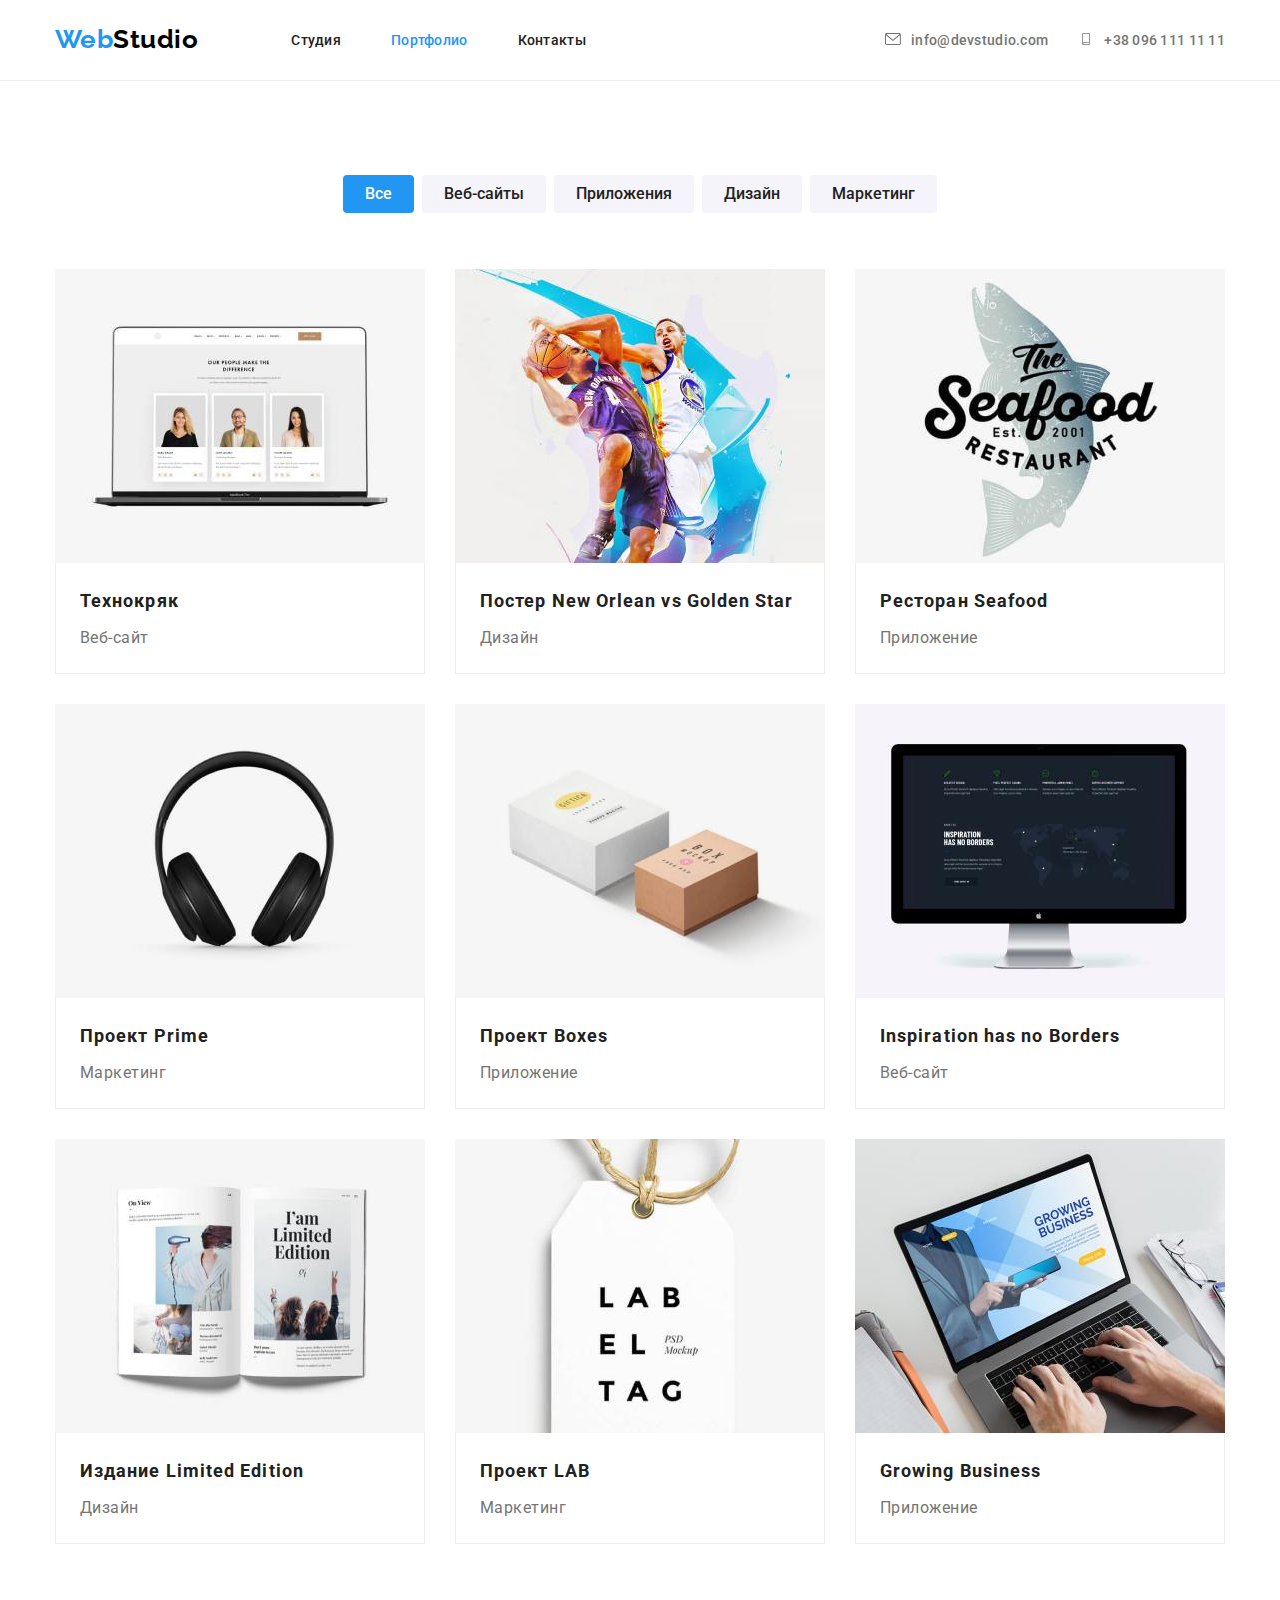
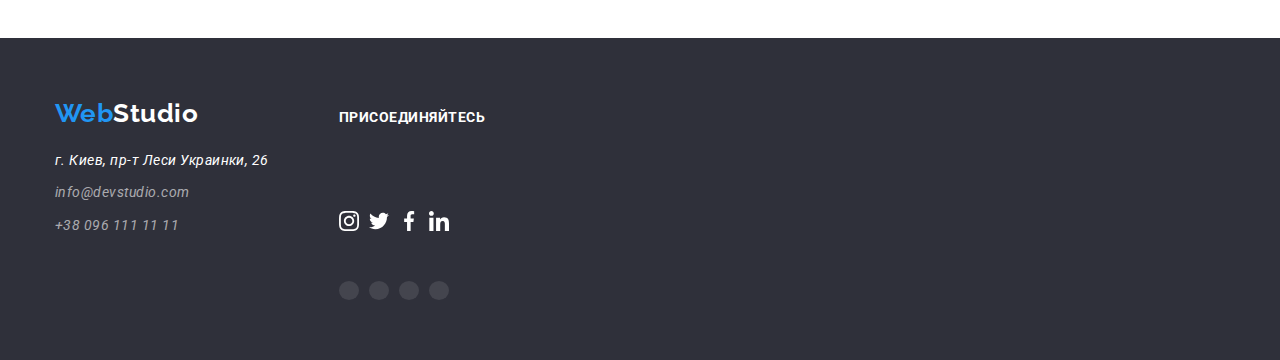
==== portfolio.html @ c0d17720 "starthw05" ====
<!DOCTYPE html>
<html lang="en">
  <head>
    <meta charset="UTF-8" />
    <meta http-equiv="X-UA-Compatible" content="IE=edge" />
    <meta name="viewport" content="width=device-width, initial-scale=1.0" />
    <title>Студия</title>
    <link
      rel="stylesheet"
      href="https://cdnjs.cloudflare.com/ajax/libs/modern-normalize/1.0.0/modern-normalize.min.css"
    />
    <link rel="preconnect" href="https://fonts.googleapis.com" />
    <link rel="preconnect" href="https://fonts.gstatic.com" crossorigin />
    <link
      href="https://fonts.googleapis.com/css2?family=Raleway:wght@700&family=Roboto:wght@400;500;700;900&display=swap"
      rel="stylesheet"
    />
    <link rel="stylesheet" href="./css/style.css" />
  </head>

  <body>
    <header class="page-header">
      <div class="container header-box">
        <nav class="header-list">
          <a class="link link-logo" href=""
            >Web<span class="half-logo">Studio</span></a
          >
          <ul class="list header-items">
            <li class="header-item">
              <a class="link header-link active" href="./index.html">Студия</a>
            </li>
            <li class="header-item">
              <a class="link header-link current active" href="">Портфолио</a>
            </li>
            <li class="header-item">
              <a class="link header-link active" href="">Контакты</a>
            </li>
          </ul>
        </nav>
        <ul class="list list-contacts">
          <li class="contact-item">
            <a class="link link-contact" href="mailto:info@devstudio.com">
              <svg class="contact-icon">
                <use href="./symbol-defs.svg#envelope"></use>
              </svg
              >info@devstudio.com</a
            >
          </li>

          <li class="contact-item">
            <a class="link link-contact" href="tel:+380961111111">
              <svg class="contact-icon">
                <use href="./symbol-defs.svg#smartphone"></use></svg
              >+38 096 111 11 11</a
            >
          </li>
        </ul>
      </div>
    </header>
    <main class="two-page">
      <section class="section">
        <div class="container">
          <h2 hidden>Галерея</h2>

          <ul class="list buttons">
            <li class="item">
              <button type="button" class="button pointer current">Все</button>
            </li>
            <li class="item">
              <button type="button" class="button pointer">Веб-сайты</button>
            </li>
            <li class="item">
              <button type="button" class="button pointer">Приложения</button>
            </li>
            <li class="item">
              <button type="button" class="button pointer">Дизайн</button>
            </li>
            <li class="item">
              <button type="button" class="button pointer">Маркетинг</button>
            </li>
          </ul>

          <nav>
            <ul class="list gallery-list">
              <li class="gallery-item">
                <a class="link link-btn" href="">
                  <div class="card-thumb">
                    <img
                      src="./image/img2-1.jpg"
                      alt="тех.отдел"
                      width="370"
                      height="294"
                    />
                    <span class="gallery-text"
                      >Технокряк это современная площадка распространения
                      коронавируса. Компании используют эту платформу для
                      цифрового шпионажа и атак на защищённые сервера
                      конкурентов.</span
                    >
                  </div>
                  <div class="card-content">
                    <h3 class="gallery-name">Технокряк</h3>
                    <p class="dropdown">Веб-сайт</p>
                  </div>
                </a>
              </li>

              <li class="gallery-item">
                <a class="link link-btn" href="">
                  <div class="card-thumb">
                    <img
                      src="./image/img2-2.jpg"
                      alt="баскетболисты в борьбе"
                      width="370"
                      height="294"
                    /><span class="gallery-text"
                      >Технокряк это современная площадка распространения
                      коронавируса. Компании используют эту платформу для
                      цифрового шпионажа и атак на защищённые сервера
                      конкурентов.</span
                    >
                  </div>
                  <div class="card-content">
                    <h3 class="gallery-name">
                      Постер New Orlean vs Golden Star
                    </h3>
                    <p class="dropdown">Дизайн</p>
                  </div>
                </a>
              </li>

              <li class="gallery-item">
                <a class="link link-btn" href="">
                  <div class="card-thumb">
                    <img
                      src="./image/img2-3.jpg"
                      alt="лого р-на морепродуктов"
                      width="370"
                      height="294"
                    /><span class="gallery-text"
                      >Технокряк это современная площадка распространения
                      коронавируса. Компании используют эту платформу для
                      цифрового шпионажа и атак на защищённые сервера
                      конкурентов.</span
                    >
                  </div>
                  <div class="card-content">
                    <h3 class="gallery-name">Ресторан Seafood</h3>
                    <p class="dropdown">Приложение</p>
                  </div>
                </a>
              </li>

              <li class="gallery-item">
                <a class="link link-btn" href="">
                  <div class="card-thumb">
                    <img
                      src="./image/img2-4.jpg"
                      alt="стерео наушники"
                      width="370"
                      height="294"
                    /><span class="gallery-text"
                      >Технокряк это современная площадка распространения
                      коронавируса. Компании используют эту платформу для
                      цифрового шпионажа и атак на защищённые сервера
                      конкурентов.</span
                    >
                  </div>
                  <div class="card-content">
                    <h3 class="gallery-name">Проект Prime</h3>
                    <p class="dropdown">Маркетинг</p>
                  </div>
                </a>
              </li>

              <li class="gallery-item">
                <a class="link link-btn" href="">
                  <div class="card-thumb">
                    <img
                      src="./image/img2-5.jpg"
                      alt="две коробки"
                      width="370"
                      height="294"
                    /><span class="gallery-text"
                      >Технокряк это современная площадка распространения
                      коронавируса. Компании используют эту платформу для
                      цифрового шпионажа и атак на защищённые сервера
                      конкурентов.</span
                    >
                  </div>
                  <div class="card-content">
                    <h3 class="gallery-name">Проект Boxes</h3>
                    <p class="dropdown">Приложение</p>
                  </div>
                </a>
              </li>

              <li class="gallery-item">
                <a class="link link-btn" href="">
                  <div class="card-thumb">
                    <img
                      src="./image/img2-6.jpg"
                      alt="монитор"
                      width="370"
                      height="294"
                    /><span class="gallery-text"
                      >Технокряк это современная площадка распространения
                      коронавируса. Компании используют эту платформу для
                      цифрового шпионажа и атак на защищённые сервера
                      конкурентов.</span
                    >
                  </div>
                  <div class="card-content">
                    <h3 class="gallery-name">Inspiration has no Borders</h3>
                    <p class="dropdown">Веб-сайт</p>
                  </div>
                </a>
              </li>

              <li class="gallery-item">
                <a class="link link-btn" href="">
                  <div class="card-thumb">
                    <img
                      src="./image/img2-7.jpg"
                      alt="журнал"
                      width="370"
                      height="294"
                    /><span class="gallery-text"
                      >Технокряк это современная площадка распространения
                      коронавируса. Компании используют эту платформу для
                      цифрового шпионажа и атак на защищённые сервера
                      конкурентов.</span
                    >
                  </div>
                  <div class="card-content">
                    <h3 class="gallery-name">Издание Limited Edition</h3>
                    <p class="dropdown">Дизайн</p>
                  </div>
                </a>
              </li>

              <li class="gallery-item">
                <a class="link link-btn" href="">
                  <div class="card-thumb">
                    <img
                      src="./image/img2-8.jpg"
                      alt="бирка на верёвке"
                      width="370"
                      height="294"
                    /><span class="gallery-text"
                      >Технокряк это современная площадка распространения
                      коронавируса. Компании используют эту платформу для
                      цифрового шпионажа и атак на защищённые сервера
                      конкурентов.</span
                    >
                  </div>
                  <div class="card-content">
                    <h3 class="gallery-name">Проект LAB</h3>
                    <p class="dropdown">Маркетинг</p>
                  </div>
                </a>
              </li>

              <li class="gallery-item">
                <a class="link link-btn" href="">
                  <div class="card-thumb">
                    <img
                      src="./image/img2-9.jpg"
                      alt="набор текста на ноуте"
                      width="370"
                      height="294"
                    /><span class="gallery-text"
                      >Технокряк это современная площадка распространения
                      коронавируса. Компании используют эту платформу для
                      цифрового шпионажа и атак на защищённые сервера
                      конкурентов.</span
                    >
                  </div>
                  <div class="card-content">
                    <h3 class="gallery-name">Growing Business</h3>
                    <p class="dropdown">Приложение</p>
                  </div>
                </a>
              </li>
            </ul>
          </nav>
        </div>
      </section>
    </main>
    <footer class="footer">
      <div class="container wrap-footer">
        <div class="footer-thumb">
          <a class="link link-logo footer-logo" href=""
            >Web<span class="half-logo-footer">Studio</span></a
          >

          <address>
            <ul class="list footer-list">
              <li class="item">
                <a
                  class="link link-point"
                  href="https://goo.gl/maps/qRvfwu5WZXNzs1c76"
                  target="_blank"
                  rel="noopener noreferrer"
                  >г. Киев, пр-т Леси Украинки, 26</a
                >
              </li>

              <li class="item">
                <a class="link footer-contact" href="mailto:info@devstudio.com"
                  >info@devstudio.com</a
                >
              </li>

              <li class="item">
                <a class="link footer-contact" href="tel:+380961111111"
                  >+38 096 111 11 11</a
                >
              </li>
            </ul>
          </address>
        </div>
        <div class="footer-social-thumb">
          <h4 class="social-accession">присоединяйтесь</h4>
          <ul class="list social-footer">
            <li class="social-item">
              <a class="link social-footer-link" href="">
                <svg class="social-footer-icon">
                  <use href="./symbol-defs.svg#instagram"></use>
                </svg>
              </a>
            </li>

            <li class="social-item">
              <a class="link social-footer-link" href="">
                <svg class="social-footer-icon">
                  <use href="./symbol-defs.svg#twitter"></use>
                </svg>
              </a>
            </li>

            <li class="social-item">
              <a class="link social-footer-link" href="">
                <svg class="social-footer-icon">
                  <use href="./symbol-defs.svg#facebook"></use>
                </svg>
              </a>
            </li>

            <li class="social-item">
              <a class="link social-footer-link" href="">
                <svg class="social-footer-icon">
                  <use href="./symbol-defs.svg#linkedin"></use>
                </svg>
              </a>
            </li>
          </ul>
        </div>
      </div>
    </footer>
  </body>
</html>
---- css/style.css ----
/* ...................root........................................................... */


:root {

    --main-title-color: #ffffff;
    --second-title-color:#212121;
    --main-text-color:#757575;
    --second-text-color: rgba(255, 255, 255, 0.6);
    --third-text-color:#ffffff;
    --accent-color:#2196F3;
    --maine-btn-color:#F5F4FA;
    --second-btn-color:#212121;
    --background-page-color:#2F303A;
    --background-team-color:#F5F4FA;
    --background-work-color:#E5E5E5;
    --border-card-color:#EEEEEE;
    --client-first-color:#AFB1B8;
    --client-second-color:#2196F3;
    }


/* ................шрифты,  и reset........................................................... */




p, h1, h2, h3, h4 ,h5 { margin: 0; }

ul {
    margin: 0;
    padding: 0;
}

img {
    display: block;
max-width: 100%;
height: auto;}

body { color:var(--second-title-color) }

body {
    font-family: "Roboto", sans-serif;
    letter-spacing: 0.03em;
}

.link {

    text-decoration: none;
    color: currentColor;
}

.list { list-style: none; }


/* .....................section........................................................... */


.section {
    padding-top: 94px;
    padding-bottom: 94px;
}


/* ............current header page one........................................................... */


.header-item .header-link.current {color: var(--accent-color);}

.buttons .button.current {

    color: var(--main-title-color);
    background-color: var(--accent-color);
}

.list-contacts .link-contact.current {color: var(--accent-color);}



/* ....................button........................................................... */


.button {

    font-family: Roboto;
    font-weight: 500;
    font-size: 16px;
    line-height: 1.62;
    color:var(--second-btn-color);
    background-color:var(--maine-btn-color) ;
    border-style: none
;}

.button {cursor: pointer;}

.pointer:hover,
.pointer:focus {
    color: var(--main-title-color);
    background-color: var(--accent-color);
}


/* ..................logo........................................................... */


.link-logo {
    margin-right: 93px;
    padding-top: 24px;
    padding-bottom: 25px;

    font-family: Raleway;
    font-weight: 700;
    font-size: 26px;
    line-height: 1.19;
    color: #2196F3;
}

.half-logo {color:#000;} 

.half-logo-footer { color: #fff;}


/* .................container........................................................... */


.container {

    margin-left: auto;
    margin-right: auto;
    padding-left: 15px;
    padding-right: 15px;
    width: 1200px;
    
}



/* .................heder........................................................... */

/*............... page-header......................................................... */

.page-header {
    border-bottom: 1px solid var(--border-card-color);

}

.header-box {
    display: flex;
    align-items: center;
}

.header-list {
    display: flex;
    
    
}

.header-items {
    display: flex;
    align-items: center;
}

.header-item {
    
    
}

.header-item:not(:last-child) {margin-right: 50px;}

.header-link {
    position: relative;
    transition: 250ms;
    

    padding-top: 32px;
    padding-bottom: 32px;

    font-weight: 500;
    font-size: 14px;
    line-height: 1.14;
    letter-spacing: 0.02em;
    color:var(--second-title-color);
}


.header-link:hover,
.header-link:focus
{ color: var(--accent-color); }



.header-link.active::after {
    position: absolute;
    transition: 250ms;
    bottom: 0;
    left: 0;
    display: block;
    width: 100%;
    height: 4px;
    content: "";
    background-color: transparent;
    
    border-radius: 2px;
}

.header-link:hover.active::after,
.header-link:focus.active::after
{ background-color: var(--accent-color); }



.list-contacts {
    display: flex;
    align-items: center;
    margin-left: auto;
    
}

.contact-item:not(:last-child) {
    margin-right: 30px;
}

.link-contact {
    transition: 250ms;
    padding-top: 32px;
    padding-bottom: 32px;

    font-weight: 500;
    font-size: 14px;
    line-height: 1.14;
    letter-spacing: 0.02em;
    color:var(--main-text-color)
}

.link-contact:hover,
.link-contact:focus
{ color:var(--accent-color) }


.contact-icon {
    margin-right: 10px;
    width: 16px;
    height: 12px;
    fill:currentColor;
}




/* ...................page one hero........................................................... */



.hero-section {
    
    height: 600px;
    padding-top: 200px;
    padding-bottom: 200px;
    background-color: var(--background-page-color);
    background-image: linear-gradient(
        rgba(47, 48, 58, 0.4),
        rgba(47, 48, 58, 0.4)),
        url(../image/hero-bg.jpg);
    background-repeat: no-repeat;
    background-position: center;
    background-size: 1600px 600px;
}


.section-team {background-color: var(--background-team-color);}


.hero-title {
    margin-bottom: 40px;
        
    font-weight: 900;
    font-size: 44px;
    line-height: 1.36;
    text-align: center;
    letter-spacing: 0.06em;
    text-transform: uppercase;
    color:var(--main-title-color);

}

.maine-btn {
    display: block;
    padding: 10px 32px;
    margin-top: 0;
    margin-right: auto;
    margin-bottom: 0;
    margin-left: auto;
    
    
    font-family: Roboto;
    font-weight:700;
    font-size: 16px;
    line-height: 1.87;
    letter-spacing: 0.06em;
    color: #FFFFFF;
    background-color: var(--accent-color);
}


/* .....................section........................................................... */




.section-work {
    padding-top: 0;
}



/* ........................maine-item................................................ */


.maine-box {
    display: flex;
}

.maine-items {
    display: flex;
}

.maine-item:not(:last-child) {
    margin-right: 30px;
}

.features-thumb {
    
    width: 270px;
    height: 120px;
    margin-bottom: 30px;
    background: #F5F4FA;
    border-radius: 4px;
}

.features-icon {
    margin: 25px 100px;
    width: 70px;
    height: 70px;

}





/* .....................maine-subtitle........................................................... */


.maine-subtitle {
    
    font-weight: 700;
    font-size: 14px;
    line-height: 1.14;
    text-transform: uppercase;
    color: var(--second-title-color);
}

/* .....................maine-text........................................................... */


.maine-text {
    margin-top: 10px;
    width: 270px;
    height: 75px;
    
    font-size: 14px;
    line-height: 1.71;
    color: var(--main-text-color);
}


/* ......................heding........................................................... */


.heding {

    margin-bottom: 50px;
    font-weight: 700;
    font-size: 36px;
    line-height: 1.17;
    text-align: center;
    color:var(--second-title-color)
}

/* .......................works-list....................................... */


.works-list {
    position: relative;
    display: flex;
    flex-wrap: wrap;
    
}

.work-text {
    position: absolute;
    bottom: 0;
    display: flex;
    flex-wrap: wrap;
    justify-content: center;
    align-items: center;
    width: 370px;
    height: 70px;

    font-family: Roboto;
    font-style: normal;
    font-weight: 700;
    font-size: 14px;
    line-height: 1.14;
    text-transform: uppercase;
    color:var(--main-title-color);
    background-color: rgba(47, 48, 58, 0.8);
}

.work-wrap {
    display: flex;
    flex-wrap: wrap;
    width: 370px;
    height: 70px;
    background-color: teal;
}

/* .......................work-list.......................................... */


.work-list:not(:nth-child(3n)) {
    margin-right: 30px;
}
/* ......................list-position........................................................... */


.list-position {
    display: flex;
    
}

/* ......................title-name........................................................... */


.title-name {
    
    font-weight: 500;
    font-size: 16px;
    line-height: 1.19;
    color: var(--second-title-color);
    text-align: center;
}


/* ......................position........................................................... */


.list-item:not(:nth-child(4n)) { margin-right: 30px;}


/* ..................обвёртка сотрудников....................... */


.card-wrapp {
    padding-top: 30px;
    padding-bottom: 30px;
    background-color: var(--third-text-color);
    box-shadow: 0px 1px 3px rgba(0, 0, 0, 0.12), 0px 1px 1px rgba(0, 0, 0, 0.14), 0px 2px 1px rgba(0, 0, 0, 0.2);
    border-radius: 0px 0px 4px 4px;
}
.position {
    
    padding-top: 10px;
    
    font-size: 16px;
    line-height: 1.19;
    color:var(--main-text-color);
    text-align: center;
}

.position-thumb {

    margin-left: auto;
    margin-right: auto;
    margin-top: 16px;
    width: 206px;
    height: 44px;
    
}

.icons-position {
    display: flex;
    color:var(--client-first-color)
    
    
}

.icon-position:not(:last-child) {
    margin-right: 10px;
}

.social-link {
    transition: 250ms;
    display:flex;
    justify-content: center;
    
    width: 44px;
    height: 44px;
    fill: var(--client-first-color);
    border-radius: 50%;
    background-color: var(--third-text-color);
}


.social-icon {
    
    width: 20px;
    fill:currentColor
}

.social-link:hover,
.social-link:focus {
    color: var(--third-text-color);
background-color: var(--client-second-color);
}



/* ...................maine page-two........................................................... */


.two-page
{background-color: var(--third-text-color);}


.buttons {
    display: flex;
    justify-content: center;
    margin-bottom: 56px;
}

.buttons .item:not(:last-child)
{ margin-right: 8px; }

.button {
    transition: 250ms;
    padding: 6px 22px;
    border-radius: 4px;
    
}

.button:hover,
.button:focus 
{ box-shadow: 0px 3px 1px rgba(0, 0, 0, 0.1), 0px 1px 2px rgba(0, 0, 0, 0.08), 0px 2px 2px rgba(0, 0, 0, 0.12); }


.gallery-item:hover,
.gallery-item:focus {

    box-sizing: border-box;
    box-shadow: 0px 1px 1px rgba(0, 0, 0, 0.12), 0px 4px 4px rgba(0, 0, 0, 0.06), 1px 4px 6px rgba(0, 0, 0, 0.16);

}




.gallery-list {
    display: flex;
    flex-wrap: wrap;
    margin-top: -30px;
    margin-left: -30px;
    
}

.gallery-list .gallery-item {
    transition: 250ms;

    flex-basis: calc(100%/3-30px);
    margin-top: 30px;
    margin-left: 30px;

}

.card-thumb {
    position: relative;
    overflow: hidden;

}

.card-thumb::before {
    position: absolute;
    transform: translateY(100%);
    transition: 250ms;
    
    display: block;
    width: 100%;
    height: 100%;
    
    content: '';
    
}

.link-btn:hover .card-thumb::before ,
.link-btn:focus .card-thumb::before {

    transform: translateY(0);
    opacity: 1;
    
    background-color: rgba(33, 150, 243, 0.9);
}

.gallery-text {
    position: absolute;
    transform: translateY(100%);
    transition: transform 250ms cubic-bezier(0.4, 0, 0.2, 1);
    
    top: 63px;
    bottom: 63px;
    opacity: 0;
    display: flex;
    justify-content: baseline;
    padding-left: 24px;
    padding-right: 24px;

    height: 100%;
    font-family: Roboto;
    font-size: 18px;
    line-height:1.6;
    color:#ffffff;
    

}

.link-btn:hover .gallery-text,
.link-btn:focus .gallery-text {
    opacity: 1;
    transform: translateY(0);
    
}



.card-content {
    padding: 20px 24px 20px 24px;
    
    border-right: 1px solid #EEEEEE;
    border-bottom: 1px solid #EEEEEE;
    border-left: 1px solid #EEEEEE;
}
.gallery-name {
    
    font-weight: 700;
    font-size: 18px;
    line-height: 2.00;
    letter-spacing: 0.06em;
    color: var(--second-btn-color)
}

.dropdown {
    margin-top: 4px;
    
    font-size: 16px;
    line-height: 1.87;
    color: var(--main-text-color)
}

.client-list {
    display: flex;
}

.client-item {
    transition: transform 250ms cubic-bezier(0.4, 0, 0.2, 1)
    display: flex;
    
    align-items: center;
    
}

.client-item:hover,
.client-item:focus
{ color: var(--client-second-color); }

.client-item:not(:last-child) {
    margin-right: 30px;
}

.client-logo {
    transition: transform 250ms cubic-bezier(0.4, 0, 0.2, 1)
    padding: 16px 32px;
    color:var(--client-first-color) ;
    width: 170px;
    height: 92px;
    border: 1px solid currentColor;
    border-radius: 4px;
    background-color:var(--third-text-color);
    
}

.clients-icon {
    width: 106px;
    height: 60px;
    fill:currentColor
}

.client-logo:hover,
.client-logo:focus
{ color:var(--client-second-color) }

/* .....................footer........................................................... */



.footer {
    padding-top: 60px;
    padding-bottom: 60px;
    background-color:var(--background-page-color)
} 

.footer-logo {
    display: block;
    padding: 0;
    margin: 0 0 20px 0;
}

.wrap-footer {
    display: flex;
    align-items: baseline;
}


.footer-thumb {

}



.footer-list .item:not(:last-child) {
    margin-bottom: 9px;
    
}

.link-point {
    transition: transform 250ms cubic-bezier(0.4, 0, 0.2, 1)
    
    font-style: normal;   
    font-size: 14px;
    line-height: 1.71;
    color:var(--third-text-color)
}


.link-point:hover,
.link-point:focus
{ color:var(--accent-color) }

.footer-contact {
    transition: transform 250ms cubic-bezier(0.4, 0, 0.2, 1)
    
    font-style: normal;  
    font-size: 14px;
    line-height: 1.71;
    color:var(--second-text-color)
}

.footer-contact:hover,
.footer-contact:focus
{ color:var(--accent-color) }


.footer-social-thumb {
    margin-left: 70px;
}

.social-accession {
    font-weight: 700;
    font-size: 14px;
    line-height: 1.14;
    text-transform: uppercase;
    color: var(--third-text-color);
}
.social-footer {
    display: flex;
    margin-top: 20px;
}

.social-item:not(:last-child) {
    margin-right: 10px;
}

.social-footer-link {
    transition: transform 250ms cubic-bezier(0.4, 0, 0.2, 1)
    display:flex;
    justify-content: center;
    width: 44px;
    height: 44px;
    color:var(--third-text-color);
    border-radius: 50%;
    background-color:  rgba(255, 255, 255, 0.1);;
}

.social-footer-link:hover,
.social-footer-link:focus
{ background-color:var(--accent-color) }

.social-footer-icon {
    width: 20px;
    
    fill:currentColor
}
.backdrop {
    position: fixed;
    top: 0;
    left: 0;

    width: 100%;
    height: 100%;
    background-color: rgba(0, 0, 0, 0.2);

}

.backdrop.is-hidden {
    opacity: 0;
    pointer-events: none;
}

.modal {
    position: absolute;
    top: 50%;
    left: 50%;
    transform:translate(-50%,-50%);

    min-inline-size: 528px;
    min-height: 581px;
    
    background-color: #fff;
    box-shadow: 0px 1px 3px rgba(0, 0, 0, 0.12), 0px 1px 1px rgba(0, 0, 0, 0.14), 0px 2px 1px rgba(0, 0, 0, 0.2);
    border-radius: 4px;

}

.button-close {
    padding: 0;
    background-color: #ffffff;
    
}

.modal-icon {
    position: absolute;
    top: 8px;
    left: 490px;
    fill:#ffffff ;
    
    border: 1px solid rgba(0, 0, 0, 0.1);
    border-radius: 50%;
    width: 30px;
    height: 30px;
    
    

}
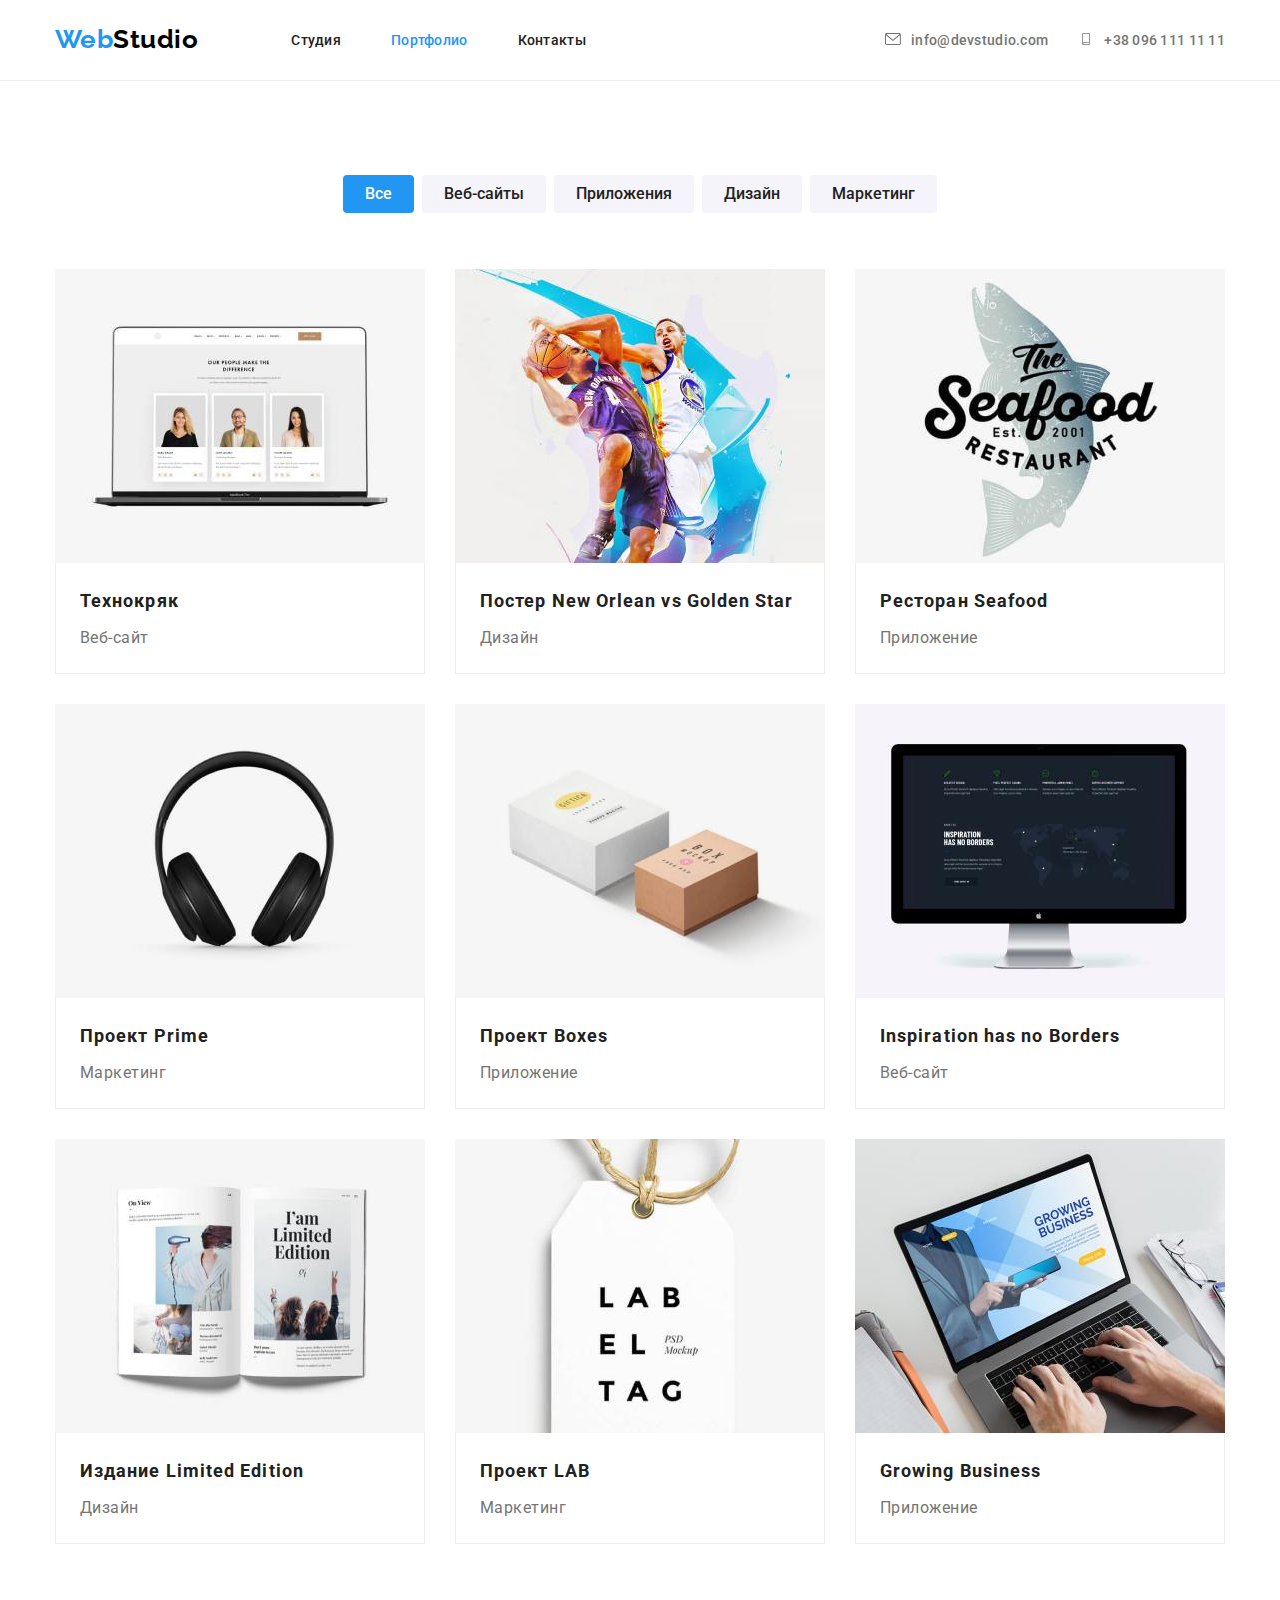
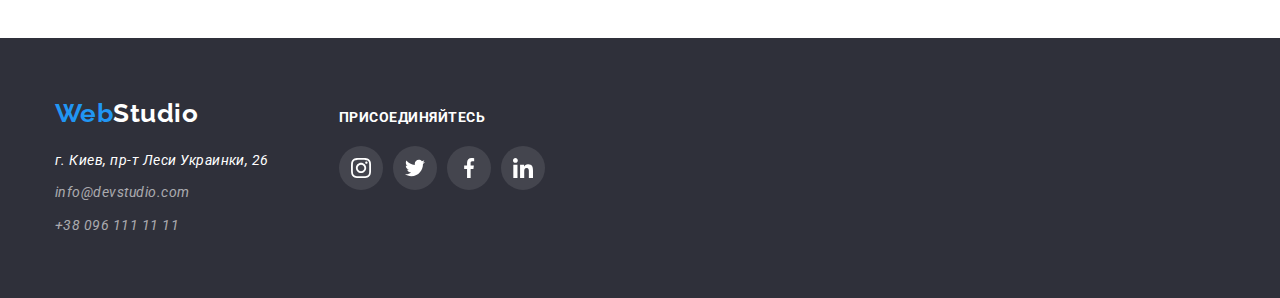
==== commit d77ef031: "finishhw05" ====
--- a/portfolio.html
+++ b/portfolio.html
@@ -41,8 +41,7 @@
           <li class="contact-item">
             <a class="link link-contact" href="mailto:info@devstudio.com">
               <svg class="contact-icon">
-                <use href="./symbol-defs.svg#envelope"></use>
-              </svg
+                <use href="./symbol-defs.svg#envelope"></use></svg
               >info@devstudio.com</a
             >
           </li>
--- a/css/style.css
+++ b/css/style.css
@@ -169,7 +169,7 @@
 
 .header-link {
     position: relative;
-    transition: 250ms;
+    transition: color 250ms cubic-bezier(0.4, 0, 0.2, 1);
     
 
     padding-top: 32px;
@@ -191,7 +191,7 @@
 
 .header-link.active::after {
     position: absolute;
-    transition: 250ms;
+    transition:  background-color 250ms cubic-bezier(0.4, 0, 0.2, 1);
     bottom: 0;
     left: 0;
     display: block;
@@ -221,7 +221,7 @@
 }
 
 .link-contact {
-    transition: 250ms;
+    transition:  color 250ms cubic-bezier(0.4, 0, 0.2, 1);
     padding-top: 32px;
     padding-bottom: 32px;
 
@@ -500,7 +500,7 @@
 }
 
 .social-link {
-    transition: 250ms;
+    transition:  color,background-color 250ms cubic-bezier(0.4, 0, 0.2, 1);
     display:flex;
     justify-content: center;
     
@@ -521,7 +521,7 @@
 .social-link:hover,
 .social-link:focus {
     color: var(--third-text-color);
-background-color: var(--client-second-color);
+    background-color: var(--client-second-color);
 }
 
 
@@ -543,7 +543,7 @@
 { margin-right: 8px; }
 
 .button {
-    transition: 250ms;
+    transition:  box-shadow 250ms cubic-bezier(0.4, 0, 0.2, 1);
     padding: 6px 22px;
     border-radius: 4px;
     
@@ -670,7 +670,7 @@
 }
 
 .client-item {
-    transition: transform 250ms cubic-bezier(0.4, 0, 0.2, 1)
+    transition: color 250ms cubic-bezier(0.4, 0, 0.2, 1);
     display: flex;
     
     align-items: center;
@@ -686,7 +686,7 @@
 }
 
 .client-logo {
-    transition: transform 250ms cubic-bezier(0.4, 0, 0.2, 1)
+    transition: color 250ms cubic-bezier(0.4, 0, 0.2, 1);
     padding: 16px 32px;
     color:var(--client-first-color) ;
     width: 170px;
@@ -741,7 +741,7 @@
 }
 
 .link-point {
-    transition: transform 250ms cubic-bezier(0.4, 0, 0.2, 1)
+    transition: color 250ms cubic-bezier(0.4, 0, 0.2, 1)
     
     font-style: normal;   
     font-size: 14px;
@@ -755,7 +755,7 @@
 { color:var(--accent-color) }
 
 .footer-contact {
-    transition: transform 250ms cubic-bezier(0.4, 0, 0.2, 1)
+    transition: color 250ms cubic-bezier(0.4, 0, 0.2, 1)
     
     font-style: normal;  
     font-size: 14px;
@@ -789,7 +789,7 @@
 }
 
 .social-footer-link {
-    transition: transform 250ms cubic-bezier(0.4, 0, 0.2, 1)
+    transition: background-color 250ms cubic-bezier(0.4, 0, 0.2, 1);
     display:flex;
     justify-content: center;
     width: 44px;
@@ -809,9 +809,11 @@
     fill:currentColor
 }
 .backdrop {
+    width: 100vw;
+    height: 100vh;
     position: fixed;
     top: 0;
-    left: 0;
+    
 
     width: 100%;
     height: 100%;
@@ -830,7 +832,7 @@
     left: 50%;
     transform:translate(-50%,-50%);
 
-    min-inline-size: 528px;
+    width: 528px;
     min-height: 581px;
     
     background-color: #fff;
@@ -839,29 +841,25 @@
 
 }
 
-.button-close {
-    padding: 0;
-    background-color: #ffffff;
-    
-}
-
-.modal-icon {
+.modal-close {
     position: absolute;
     top: 8px;
-    left: 490px;
-    fill:#ffffff ;
-    
+    right: 8px;
+    
+    width: 30px;
+    height: 30px;
+    background-color: transparent;
     border: 1px solid rgba(0, 0, 0, 0.1);
     border-radius: 50%;
-    width: 30px;
-    height: 30px;
-    
-    
-
-}
-
-
-
-
-
-
+}
+
+
+.modal-close-icon {
+    margin-top: 4px;
+}
+
+
+
+
+
+
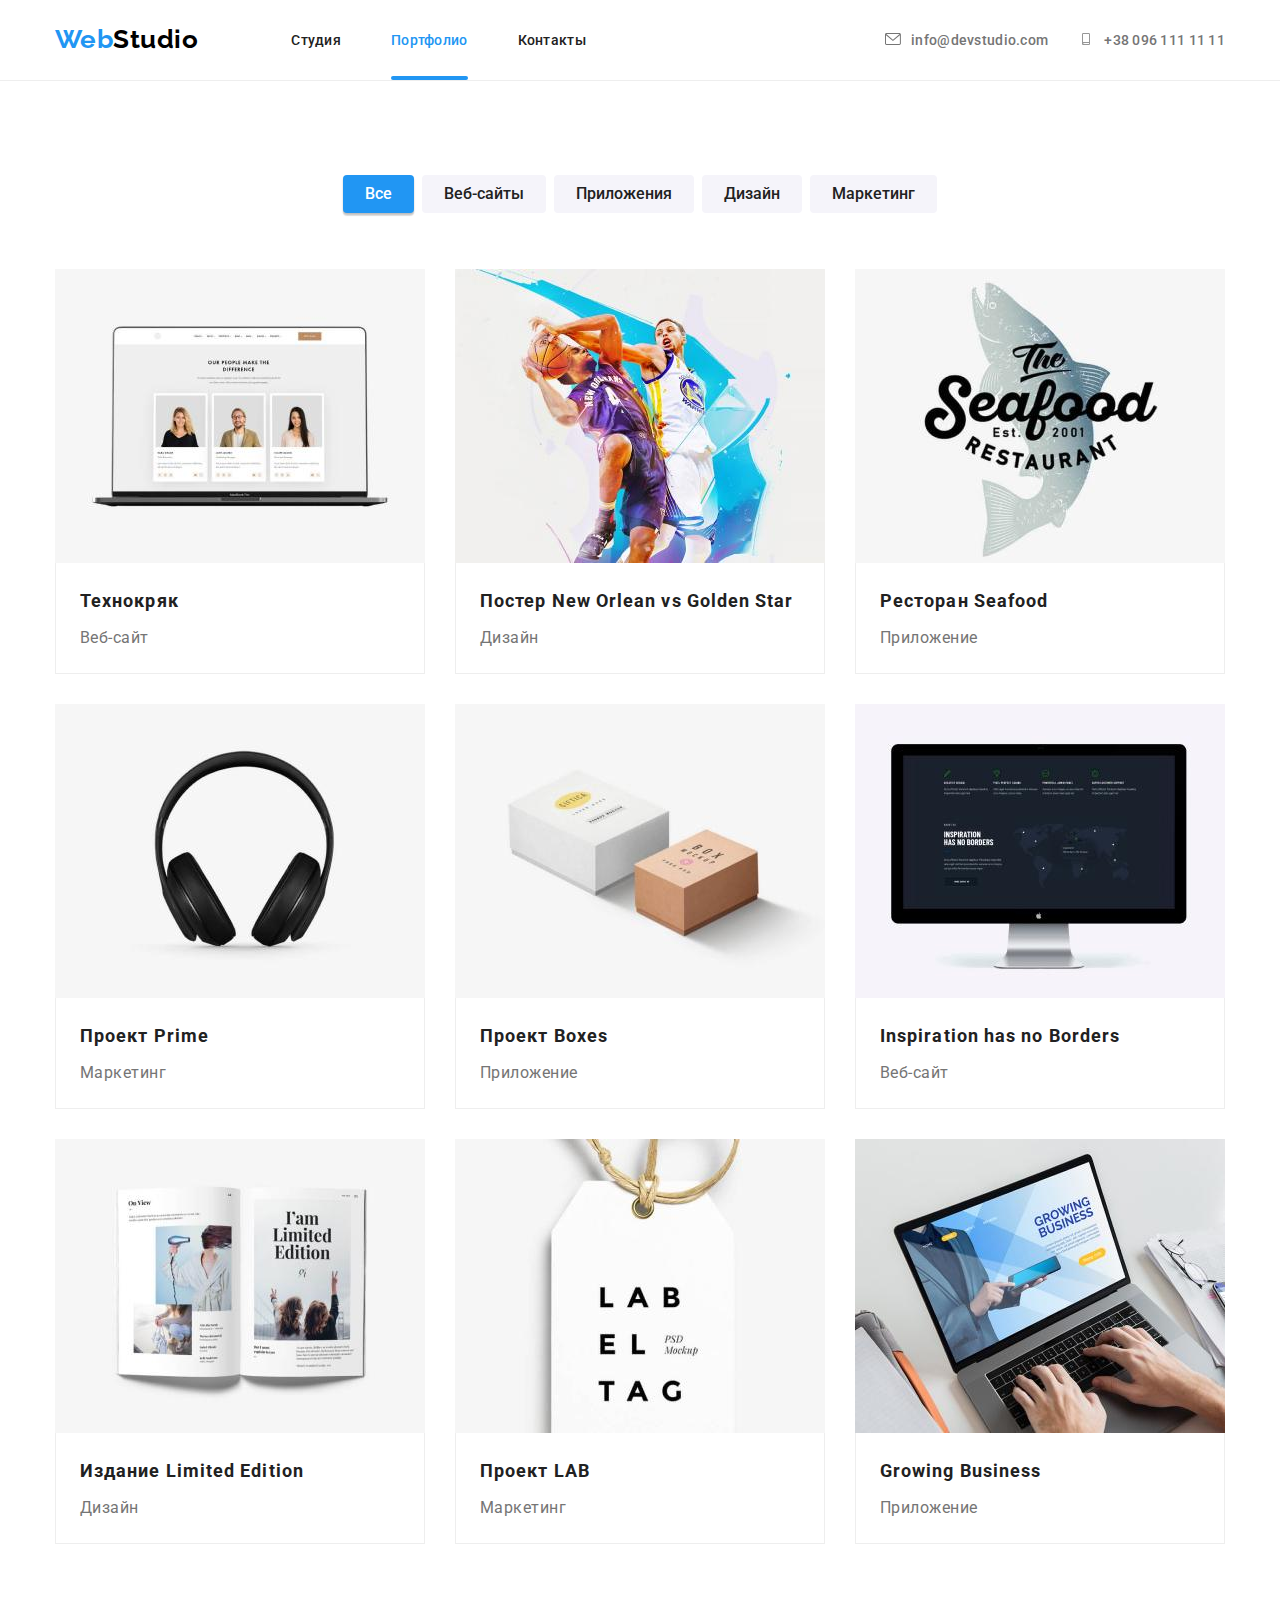
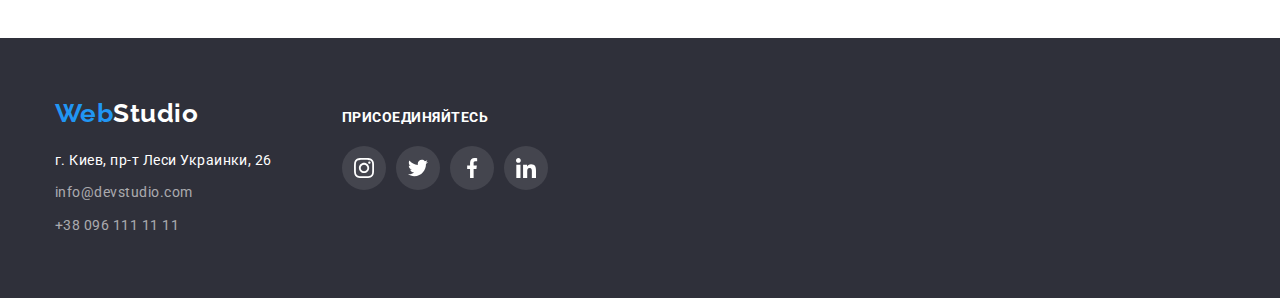
==== commit 6020ed86: "final-hw05" ====
--- a/portfolio.html
+++ b/portfolio.html
@@ -40,16 +40,16 @@
         <ul class="list list-contacts">
           <li class="contact-item">
             <a class="link link-contact" href="mailto:info@devstudio.com">
-              <svg class="contact-icon">
-                <use href="./symbol-defs.svg#envelope"></use></svg
+              <svg class="contact-icon" width="16" height="12">
+                <use href="./image/icons.svg#envelope"></use></svg
               >info@devstudio.com</a
             >
           </li>
 
           <li class="contact-item">
             <a class="link link-contact" href="tel:+380961111111">
-              <svg class="contact-icon">
-                <use href="./symbol-defs.svg#smartphone"></use></svg
+              <svg class="contact-icon" width="16" height="12">
+                <use href="./image/icons.svg#smartphone"></use></svg
               >+38 096 111 11 11</a
             >
           </li>
@@ -63,19 +63,19 @@
 
           <ul class="list buttons">
             <li class="item">
-              <button type="button" class="button pointer current">Все</button>
-            </li>
-            <li class="item">
-              <button type="button" class="button pointer">Веб-сайты</button>
-            </li>
-            <li class="item">
-              <button type="button" class="button pointer">Приложения</button>
-            </li>
-            <li class="item">
-              <button type="button" class="button pointer">Дизайн</button>
-            </li>
-            <li class="item">
-              <button type="button" class="button pointer">Маркетинг</button>
+              <button type="button" class="button button-nav current">Все</button>
+            </li>
+            <li class="item">
+              <button type="button" class="button button-nav">Веб-сайты</button>
+            </li>
+            <li class="item">
+              <button type="button" class="button button-nav">Приложения</button>
+            </li>
+            <li class="item">
+              <button type="button" class="button button-nav">Дизайн</button>
+            </li>
+            <li class="item">
+              <button type="button" class="button button-nav">Маркетинг</button>
             </li>
           </ul>
 
@@ -289,32 +289,20 @@
     <footer class="footer">
       <div class="container wrap-footer">
         <div class="footer-thumb">
-          <a class="link link-logo footer-logo" href=""
-            >Web<span class="half-logo-footer">Studio</span></a
-          >
+          <p class="link-logo footer-logo">Web<span class="half-logo-footer">Studio</span></p>
 
           <address>
             <ul class="list footer-list">
               <li class="item">
-                <a
-                  class="link link-point"
-                  href="https://goo.gl/maps/qRvfwu5WZXNzs1c76"
-                  target="_blank"
-                  rel="noopener noreferrer"
-                  >г. Киев, пр-т Леси Украинки, 26</a
-                >
+                <p class="link-point">г. Киев, пр-т Леси Украинки, 26</p>
               </li>
 
               <li class="item">
-                <a class="link footer-contact" href="mailto:info@devstudio.com"
-                  >info@devstudio.com</a
-                >
+                <p class="footer-contact">info@devstudio.com</p>
               </li>
 
               <li class="item">
-                <a class="link footer-contact" href="tel:+380961111111"
-                  >+38 096 111 11 11</a
-                >
+                <p class="footer-contact">+38 096 111 11 11</p>
               </li>
             </ul>
           </address>
@@ -325,7 +313,7 @@
             <li class="social-item">
               <a class="link social-footer-link" href="">
                 <svg class="social-footer-icon">
-                  <use href="./symbol-defs.svg#instagram"></use>
+                  <use href="./image/icons.svg#instagram"></use>
                 </svg>
               </a>
             </li>
@@ -333,7 +321,7 @@
             <li class="social-item">
               <a class="link social-footer-link" href="">
                 <svg class="social-footer-icon">
-                  <use href="./symbol-defs.svg#twitter"></use>
+                  <use href="./image/icons.svg#twitter"></use>
                 </svg>
               </a>
             </li>
@@ -341,7 +329,7 @@
             <li class="social-item">
               <a class="link social-footer-link" href="">
                 <svg class="social-footer-icon">
-                  <use href="./symbol-defs.svg#facebook"></use>
+                  <use href="./image/icons.svg#facebook"></use>
                 </svg>
               </a>
             </li>
@@ -349,7 +337,7 @@
             <li class="social-item">
               <a class="link social-footer-link" href="">
                 <svg class="social-footer-icon">
-                  <use href="./symbol-defs.svg#linkedin"></use>
+                  <use href="./image/icons.svg#linkedin"></use>
                 </svg>
               </a>
             </li>
--- a/css/style.css
+++ b/css/style.css
@@ -65,40 +65,16 @@
 /* ............current header page one........................................................... */
 
 
-.header-item .header-link.current {color: var(--accent-color);}
+.header-item .header-link.current { color: var(--accent-color); }
 
 .buttons .button.current {
 
     color: var(--main-title-color);
     background-color: var(--accent-color);
+    box-shadow: 0px 3px 1px rgba(0, 0, 0, 0.1), 0px 1px 2px rgba(0, 0, 0, 0.08), 0px 2px 2px rgba(0, 0, 0, 0.12);
 }
 
 .list-contacts .link-contact.current {color: var(--accent-color);}
-
-
-
-/* ....................button........................................................... */
-
-
-.button {
-
-    font-family: Roboto;
-    font-weight: 500;
-    font-size: 16px;
-    line-height: 1.62;
-    color:var(--second-btn-color);
-    background-color:var(--maine-btn-color) ;
-    border-style: none
-;}
-
-.button {cursor: pointer;}
-
-.pointer:hover,
-.pointer:focus {
-    color: var(--main-title-color);
-    background-color: var(--accent-color);
-}
-
 
 /* ..................logo........................................................... */
 
@@ -203,6 +179,10 @@
     border-radius: 2px;
 }
 
+.header-link.current.active::after {
+    background-color: var(--accent-color);
+}
+
 .header-link:hover.active::after,
 .header-link:focus.active::after
 { background-color: var(--accent-color); }
@@ -221,7 +201,7 @@
 }
 
 .link-contact {
-    transition:  color 250ms cubic-bezier(0.4, 0, 0.2, 1);
+    transition: color 250ms cubic-bezier(0.4, 0, 0.2, 1);
     padding-top: 32px;
     padding-bottom: 32px;
 
@@ -239,8 +219,8 @@
 
 .contact-icon {
     margin-right: 10px;
-    width: 16px;
-    height: 12px;
+    /* width: 16px;
+    height: 12px; */
     fill:currentColor;
 }
 
@@ -283,7 +263,7 @@
 
 }
 
-.maine-btn {
+.button.maine-btn {
     display: block;
     padding: 10px 32px;
     margin-top: 0;
@@ -299,6 +279,8 @@
     letter-spacing: 0.06em;
     color: #FFFFFF;
     background-color: var(--accent-color);
+    box-shadow: 0px 4px 4px rgba(0, 0, 0, 0.15);
+    border-radius: 4px;
 }
 
 
@@ -500,7 +482,8 @@
 }
 
 .social-link {
-    transition:  color,background-color 250ms cubic-bezier(0.4, 0, 0.2, 1);
+    transition: color 250ms cubic-bezier(0.4, 0, 0.2, 1), background-color 2500ms cubic-bezier(0.4, 0, 0.2, 1);
+    display:flex;
     display:flex;
     justify-content: center;
     
@@ -542,25 +525,38 @@
 .buttons .item:not(:last-child)
 { margin-right: 8px; }
 
-.button {
-    transition:  box-shadow 250ms cubic-bezier(0.4, 0, 0.2, 1);
+.button-nav {
+    transition:  
+    
+    
+}
+.button.button-nav {
+    position: relative;
+    transition:
+        color 250ms cubic-bezier(0.4, 0, 0.2, 1), 
+        background-color 250ms cubic-bezier(0.4, 0, 0.2, 1),
+        box-shadow 250ms cubic-bezier(0.4, 0, 0.2, 1);
     padding: 6px 22px;
+    
+    font-family: Roboto;
+    font-weight: 500;
+    font-size: 16px;
+    line-height: 1.62;
+    color:var(--second-btn-color);
+    background-color:var(--maine-btn-color);
     border-radius: 4px;
-    
-}
-
-.button:hover,
-.button:focus 
-{ box-shadow: 0px 3px 1px rgba(0, 0, 0, 0.1), 0px 1px 2px rgba(0, 0, 0, 0.08), 0px 2px 2px rgba(0, 0, 0, 0.12); }
-
-
-.gallery-item:hover,
-.gallery-item:focus {
-
-    box-sizing: border-box;
-    box-shadow: 0px 1px 1px rgba(0, 0, 0, 0.12), 0px 4px 4px rgba(0, 0, 0, 0.06), 1px 4px 6px rgba(0, 0, 0, 0.16);
-
-}
+    border-style: none;
+}
+
+/* .button {cursor: pointer;} */
+
+.button-nav:hover,
+.button-nav:focus {
+    color: var(--main-title-color);
+    background-color: var(--accent-color);
+    box-shadow: 0px 3px 1px rgba(0, 0, 0, 0.1), 0px 1px 2px rgba(0, 0, 0, 0.08), 0px 2px 2px rgba(0, 0, 0, 0.12);
+}
+
 
 
 
@@ -574,13 +570,16 @@
 }
 
 .gallery-list .gallery-item {
-    transition: 250ms;
+    transition: box-shadow 250ms cubic-bezier(0.4, 0, 0.2, 1);
 
     flex-basis: calc(100%/3-30px);
     margin-top: 30px;
     margin-left: 30px;
-
-}
+}
+
+.gallery-item:hover,
+.gallery-item:focus { box-shadow: 0px 1px 1px rgba(0, 0, 0, 0.12), 0px 4px 4px rgba(0, 0, 0, 0.06), 1px 4px 6px rgba(0, 0, 0, 0.16); }
+
 
 .card-thumb {
     position: relative;
@@ -591,7 +590,10 @@
 .card-thumb::before {
     position: absolute;
     transform: translateY(100%);
-    transition: 250ms;
+    transition: 
+        transform 250ms cubic-bezier(0.4, 0, 0.2, 1), 
+        opacity 250ms cubic-bezier(0.4, 0, 0.2, 1), 
+        background-color 250ms cubic-bezier(0.4, 0, 0.2, 1);
     
     display: block;
     width: 100%;
@@ -606,14 +608,15 @@
 
     transform: translateY(0);
     opacity: 1;
-    
     background-color: rgba(33, 150, 243, 0.9);
 }
 
 .gallery-text {
     position: absolute;
     transform: translateY(100%);
-    transition: transform 250ms cubic-bezier(0.4, 0, 0.2, 1);
+    transition: 
+    opacity 250ms cubic-bezier(0.4, 0, 0.2, 1),
+    transform 250ms cubic-bezier(0.4, 0, 0.2, 1); 
     
     top: 63px;
     bottom: 63px;
@@ -672,7 +675,6 @@
 .client-item {
     transition: color 250ms cubic-bezier(0.4, 0, 0.2, 1);
     display: flex;
-    
     align-items: center;
     
 }
@@ -741,7 +743,7 @@
 }
 
 .link-point {
-    transition: color 250ms cubic-bezier(0.4, 0, 0.2, 1)
+    /* transition: color 2500ms cubic-bezier(0.4, 0, 0.2, 1); */
     
     font-style: normal;   
     font-size: 14px;
@@ -750,12 +752,12 @@
 }
 
 
-.link-point:hover,
+/* .link-point:hover,
 .link-point:focus
-{ color:var(--accent-color) }
+{ color:var(--accent-color) } */
 
 .footer-contact {
-    transition: color 250ms cubic-bezier(0.4, 0, 0.2, 1)
+    /* transition: color 250ms cubic-bezier(0.4, 0, 0.2, 1); */
     
     font-style: normal;  
     font-size: 14px;
@@ -763,9 +765,9 @@
     color:var(--second-text-color)
 }
 
-.footer-contact:hover,
+/* .footer-contact:hover,
 .footer-contact:focus
-{ color:var(--accent-color) }
+{ color:var(--accent-color) } */
 
 
 .footer-social-thumb {
@@ -808,11 +810,14 @@
     
     fill:currentColor
 }
+
+
 .backdrop {
+    position: fixed;
+    transition: opacity 700ms, visibility 700ms;
+    top: 0;
     width: 100vw;
     height: 100vh;
-    position: fixed;
-    top: 0;
     
 
     width: 100%;
@@ -824,6 +829,12 @@
 .backdrop.is-hidden {
     opacity: 0;
     pointer-events: none;
+    visibility: hidden;
+}
+
+.backdrop.is-hidden .modal {
+    transform: scale(2) rotateZ(180deg) translateY(-500px);
+    transition: transform 1000ms;
 }
 
 .modal {
@@ -831,7 +842,8 @@
     top: 50%;
     left: 50%;
     transform:translate(-50%,-50%);
-
+    transform: scale(1) rotateZ(1);
+    transition: transform 700ms;
     width: 528px;
     min-height: 581px;
     
@@ -845,7 +857,8 @@
     position: absolute;
     top: 8px;
     right: 8px;
-    
+    display: flex;
+    align-items: center;justify-content: center;
     width: 30px;
     height: 30px;
     background-color: transparent;
@@ -854,12 +867,10 @@
 }
 
 
-.modal-close-icon {
-    margin-top: 4px;
-}
-
-
-
-
-
-
+.modal-close.modal-close-icon { margin: 0; }
+
+
+
+
+
+
